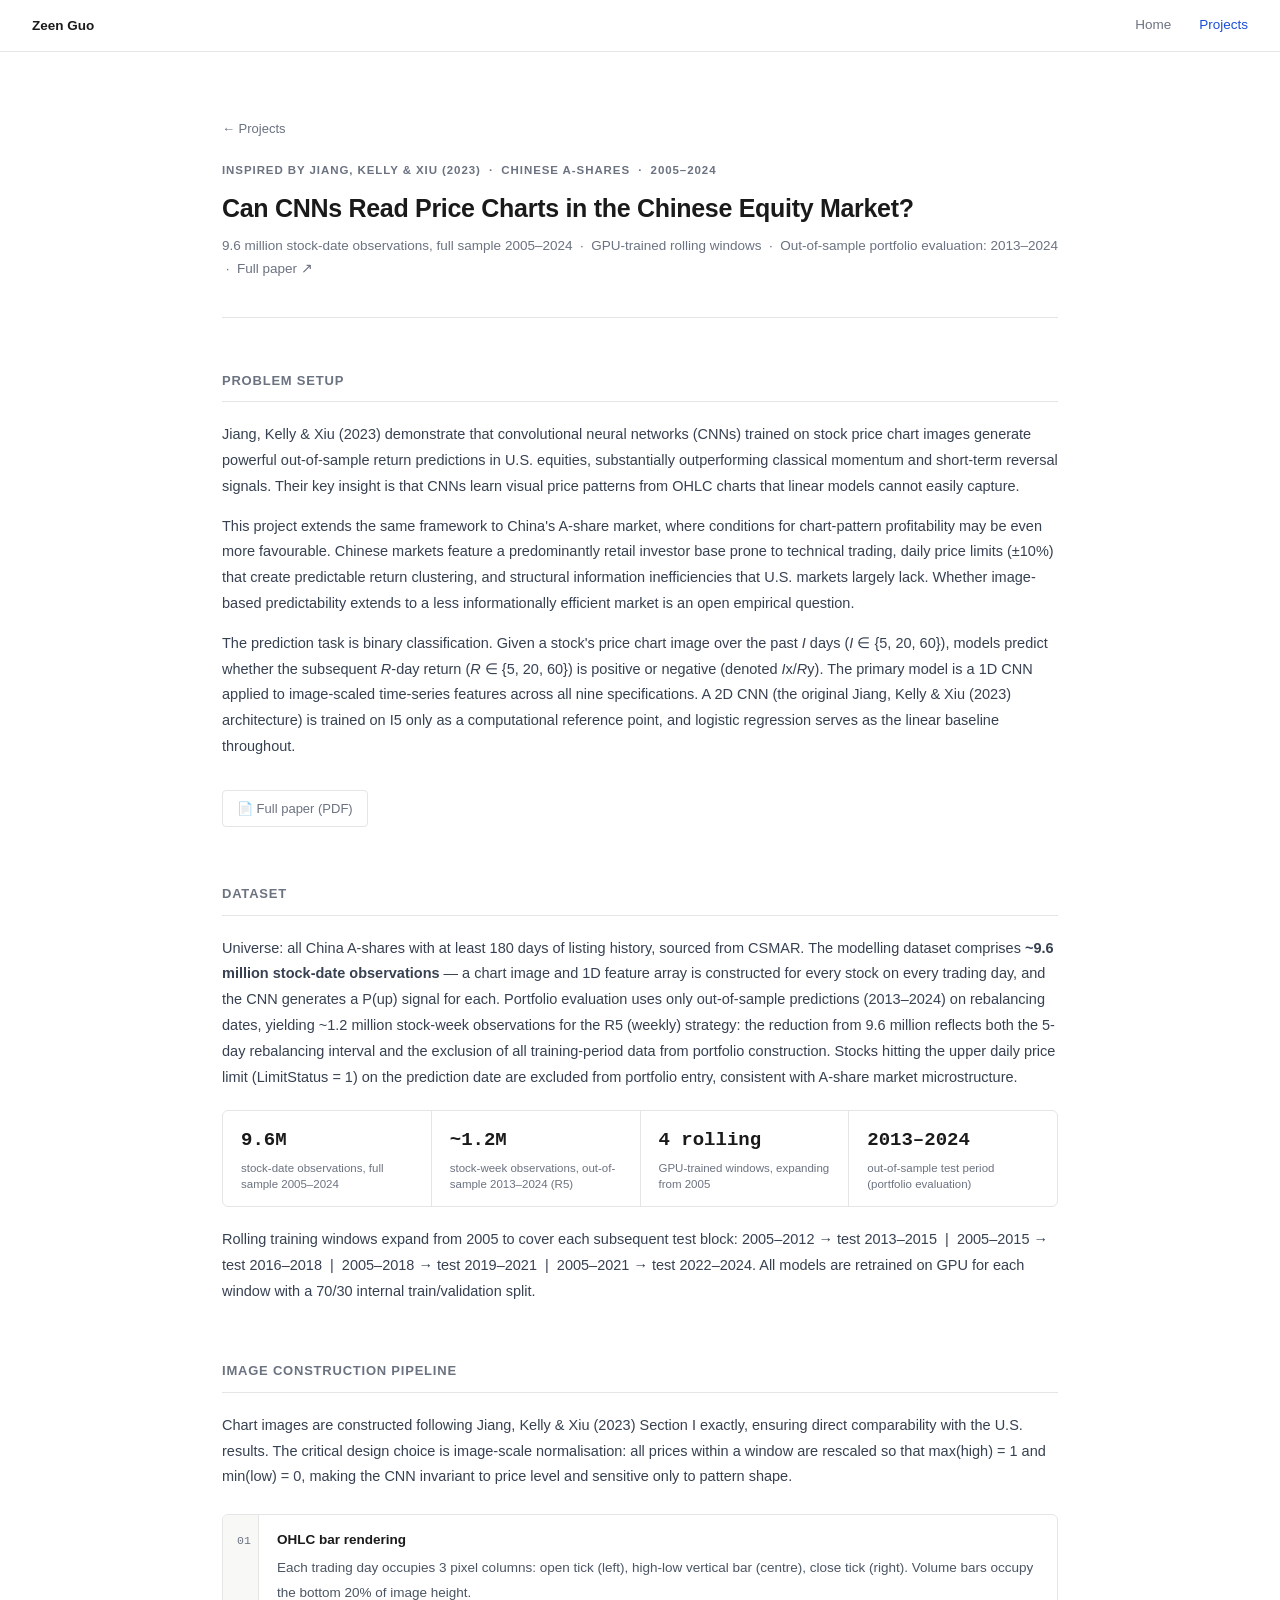
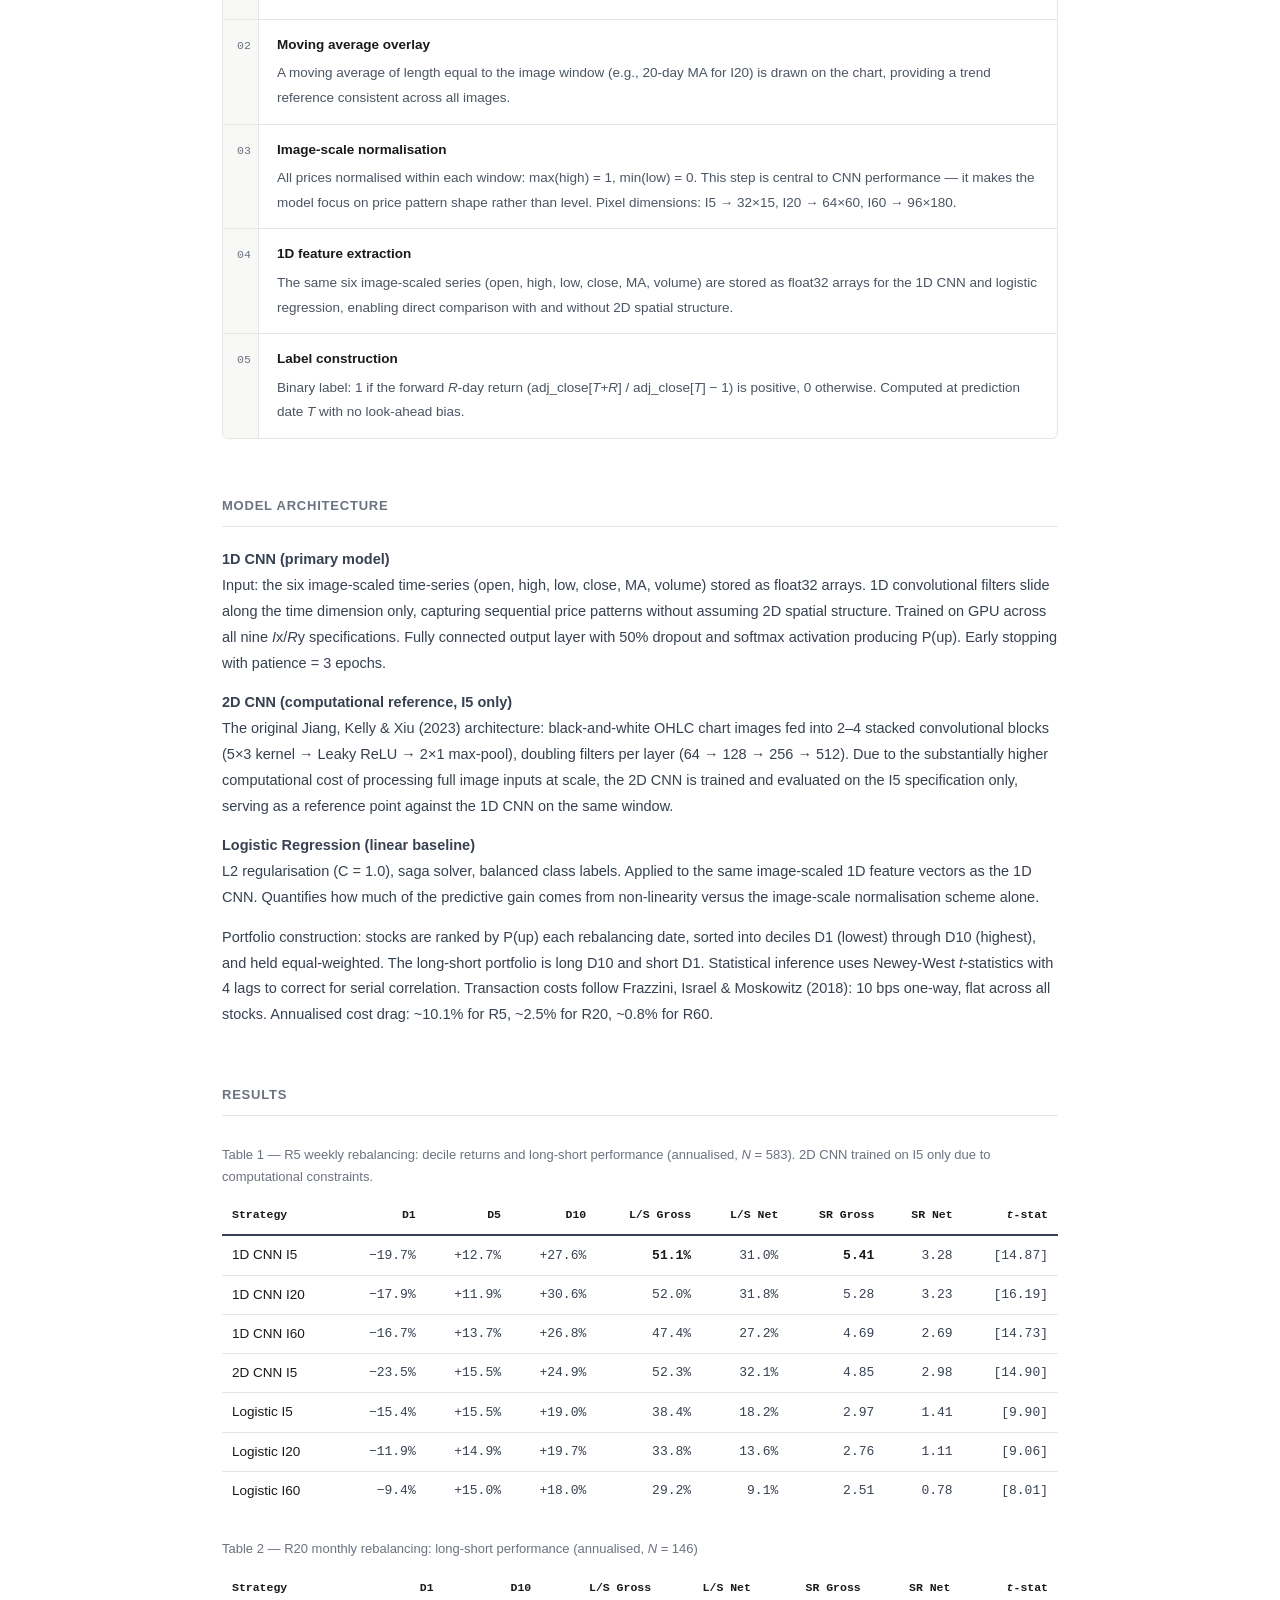
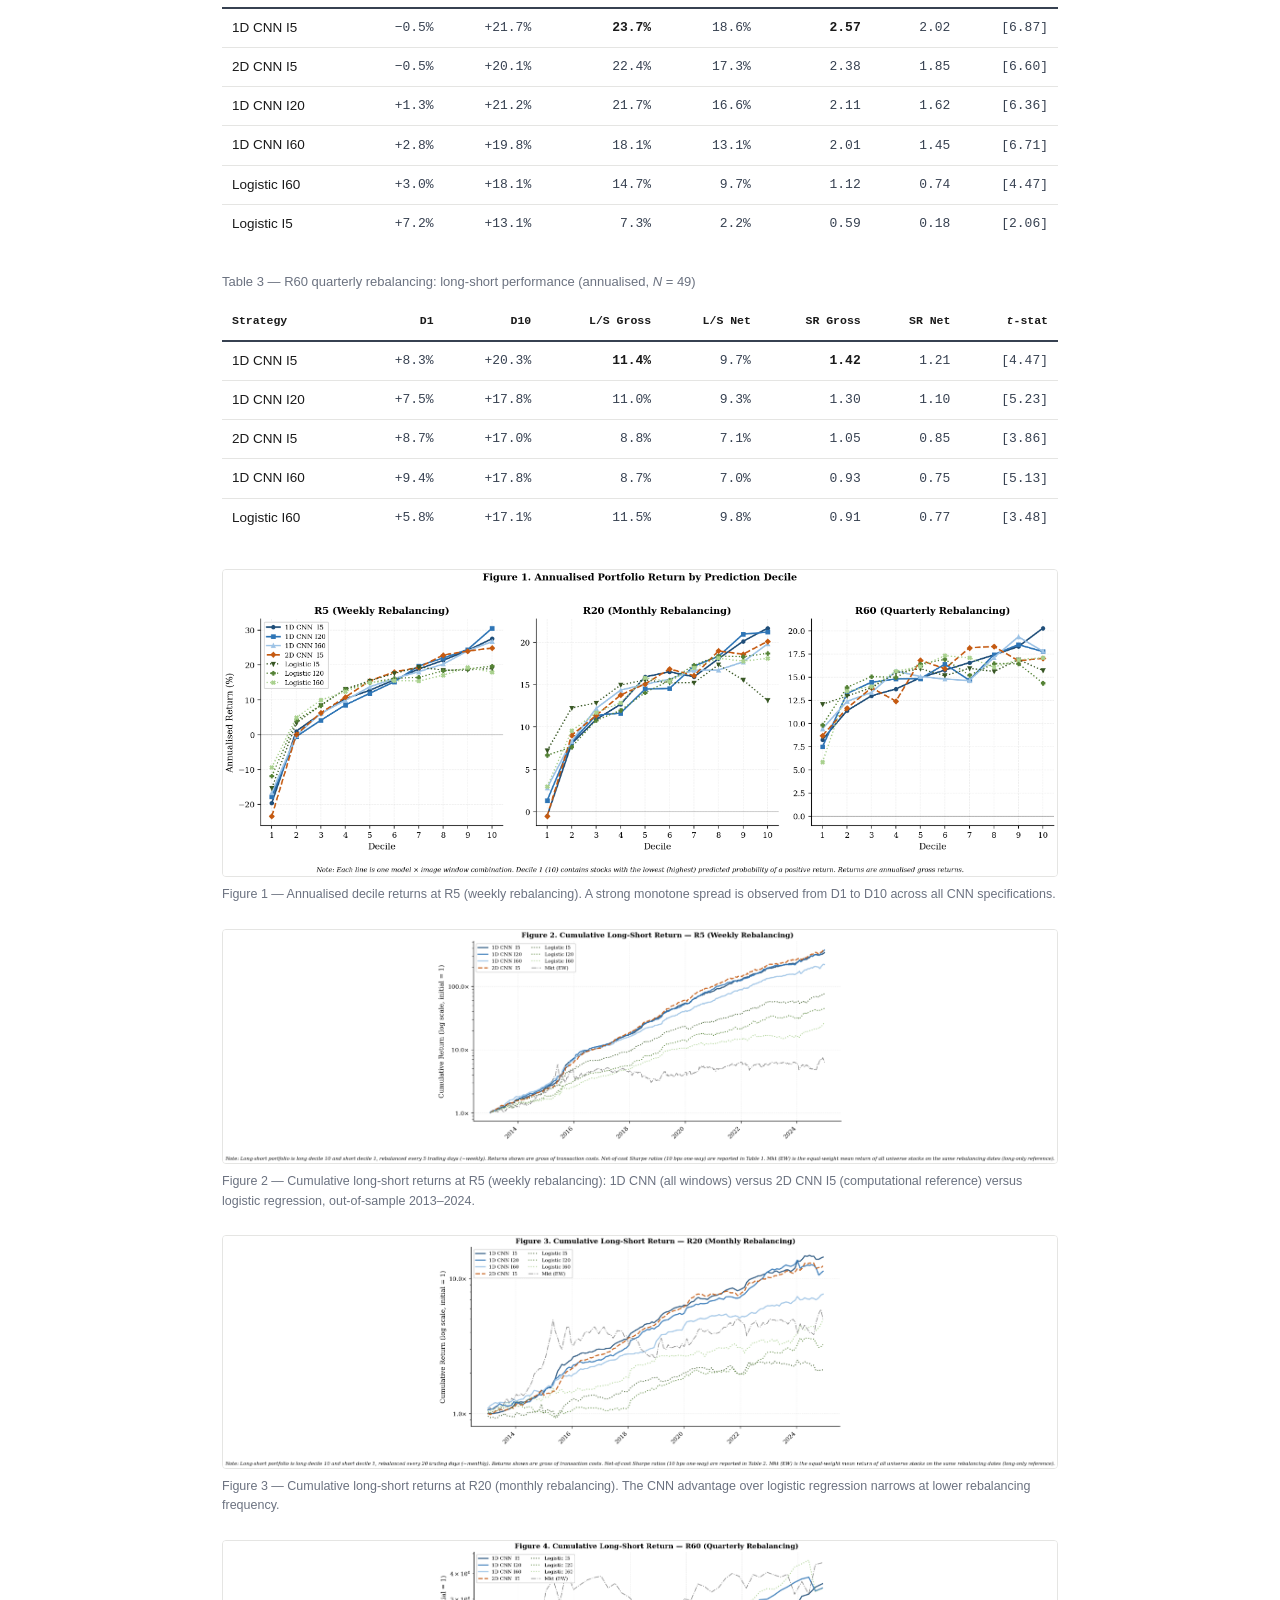
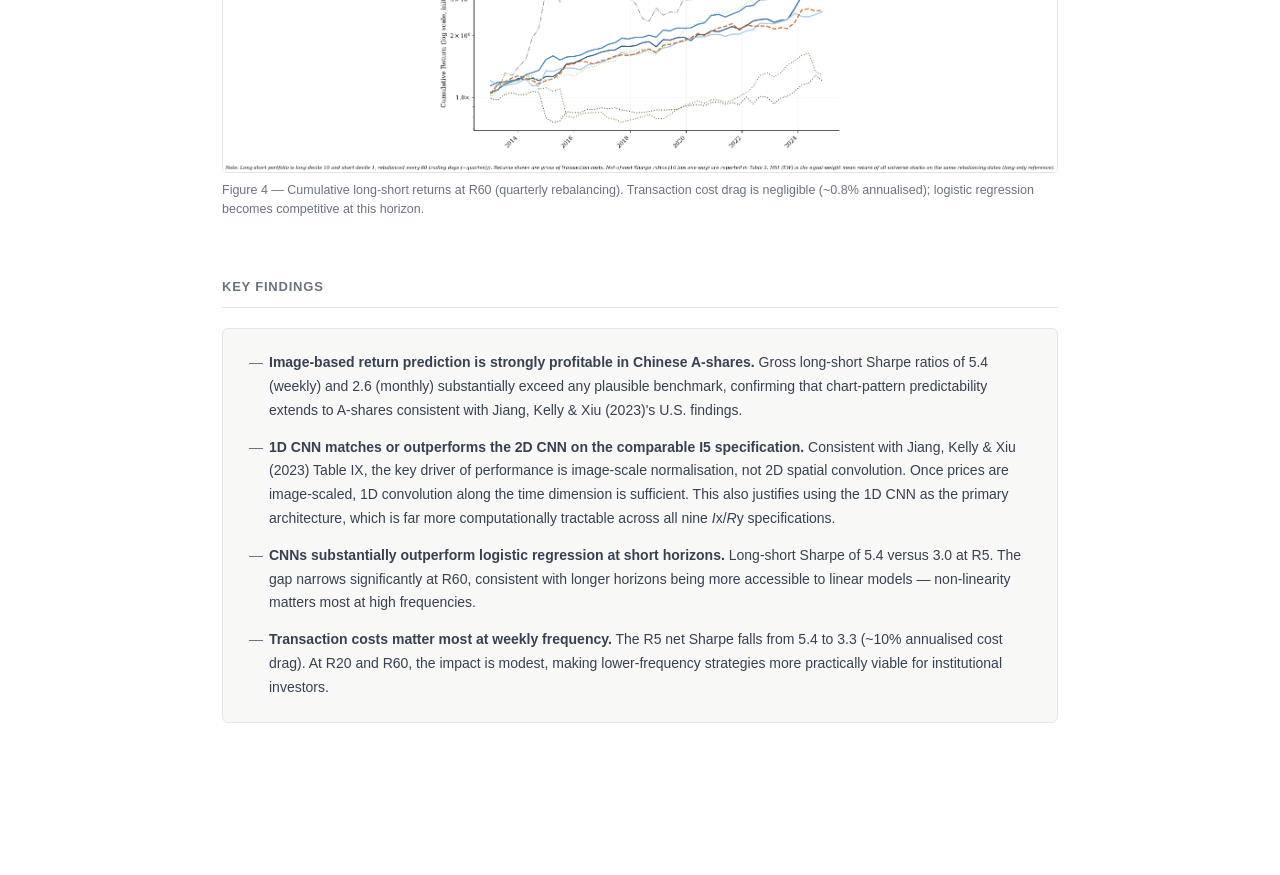
==== cnn.html @ 133c6598 "initial site" ====
<!DOCTYPE html>
<html lang="en">
<head>
  <meta charset="UTF-8" />
  <meta name="viewport" content="width=device-width, initial-scale=1.0" />
  <title>Can CNNs Read Price Charts in the Chinese Equity Market? · Zeen Guo</title>
  <link rel="stylesheet" href="style.css" />
</head>
<body>

<nav>
  <span class="brand"><a href="index.html" style="color:inherit;text-decoration:none">Zeen Guo</a></span>
  <a href="index.html">Home</a>
  <a href="index.html#projects" class="active">Projects</a>
</nav>

<div class="page">

  <div class="proj-header">
    <a class="back" href="index.html#projects">← Projects</a>
    <div class="kicker">Inspired by Jiang, Kelly &amp; Xiu (2023) &nbsp;·&nbsp; Chinese A-shares &nbsp;·&nbsp; 2005–2024</div>
    <h1>Can CNNs Read Price Charts in the Chinese Equity Market?</h1>
    <div class="byline">
      9.6 million stock-date observations, full sample 2005–2024 &nbsp;·&nbsp; GPU-trained rolling windows &nbsp;·&nbsp;
      Out-of-sample portfolio evaluation: 2013–2024 &nbsp;·&nbsp;
      <a href="assets/cnn/paper.pdf" target="_blank">Full paper ↗</a>
    </div>
  </div>

  <!-- PROBLEM SETUP -->
  <div class="section">
    <h2>Problem Setup</h2>
    <p class="lead">
      Jiang, Kelly &amp; Xiu (2023) demonstrate that convolutional neural networks (CNNs) trained on stock price
      chart images generate powerful out-of-sample return predictions in U.S. equities, substantially outperforming
      classical momentum and short-term reversal signals. Their key insight is that CNNs learn visual price patterns
      from OHLC charts that linear models cannot easily capture.
    </p>
    <p>
      This project extends the same framework to China's A-share market, where conditions for chart-pattern
      profitability may be even more favourable. Chinese markets feature a predominantly retail investor base
      prone to technical trading, daily price limits (&#177;10%) that create predictable return clustering, and
      structural information inefficiencies that U.S. markets largely lack.
      Whether image-based predictability extends to a less informationally efficient market is an open empirical question.
    </p>
    <p>
      The prediction task is binary classification. Given a stock's price chart image over the past
      <em>I</em> days (<em>I</em> &#8712; {5, 20, 60}), models predict whether the subsequent <em>R</em>-day return
      (<em>R</em> &#8712; {5, 20, 60}) is positive or negative (denoted <em>I</em>x/<em>R</em>y).
      The primary model is a 1D CNN applied to image-scaled time-series features across all nine specifications.
      A 2D CNN (the original Jiang, Kelly &amp; Xiu (2023) architecture) is trained on I5 only as a computational
      reference point, and logistic regression serves as the linear baseline throughout.
    </p>
    <a class="paper-link" href="assets/cnn/paper.pdf" target="_blank">&#128196; Full paper (PDF)</a>
  </div>

  <!-- DATASET -->
  <div class="section">
    <h2>Dataset</h2>
    <p>
      Universe: all China A-shares with at least 180 days of listing history, sourced from CSMAR.
      The modelling dataset comprises <strong>~9.6 million stock-date observations</strong> — a chart image
      and 1D feature array is constructed for every stock on every trading day, and the CNN generates a
      P(up) signal for each. Portfolio evaluation uses only out-of-sample predictions (2013–2024) on
      rebalancing dates, yielding ~1.2 million stock-week observations for the R5 (weekly) strategy:
      the reduction from 9.6 million reflects both the 5-day rebalancing interval and the exclusion of all
      training-period data from portfolio construction. Stocks hitting the upper daily price limit
      (LimitStatus&nbsp;=&nbsp;1) on the prediction date are excluded from portfolio entry,
      consistent with A-share market microstructure.
    </p>
    <div class="dataset-callout">
      <div class="ds-item">
        <div class="ds-val">9.6M</div>
        <div class="ds-lbl">stock-date observations, full sample 2005–2024</div>
      </div>
      <div class="ds-item">
        <div class="ds-val">~1.2M</div>
        <div class="ds-lbl">stock-week observations, out-of-sample 2013–2024 (R5)</div>
      </div>
      <div class="ds-item">
        <div class="ds-val">4 rolling</div>
        <div class="ds-lbl">GPU-trained windows, expanding from 2005</div>
      </div>
      <div class="ds-item">
        <div class="ds-val">2013–2024</div>
        <div class="ds-lbl">out-of-sample test period (portfolio evaluation)</div>
      </div>
    </div>
    <p>
      Rolling training windows expand from 2005 to cover each subsequent test block:
      2005–2012 &#8594; test 2013–2015 &nbsp;|&nbsp; 2005–2015 &#8594; test 2016–2018 &nbsp;|&nbsp;
      2005–2018 &#8594; test 2019–2021 &nbsp;|&nbsp; 2005–2021 &#8594; test 2022–2024.
      All models are retrained on GPU for each window with a 70/30 internal train/validation split.
    </p>
  </div>

  <!-- IMAGE PIPELINE -->
  <div class="section">
    <h2>Image Construction Pipeline</h2>
    <p>
      Chart images are constructed following Jiang, Kelly &amp; Xiu (2023) Section I exactly, ensuring direct
      comparability with the U.S. results. The critical design choice is image-scale normalisation: all prices
      within a window are rescaled so that max(high)&nbsp;=&nbsp;1 and min(low)&nbsp;=&nbsp;0, making the CNN
      invariant to price level and sensitive only to pattern shape.
    </p>
    <div class="pipeline">
      <div class="pipe-step">
        <span class="pipe-num">01</span>
        <div class="pipe-content">
          <strong>OHLC bar rendering</strong>
          <span>Each trading day occupies 3 pixel columns: open tick (left), high-low vertical bar (centre), close tick (right). Volume bars occupy the bottom 20% of image height.</span>
        </div>
      </div>
      <div class="pipe-step">
        <span class="pipe-num">02</span>
        <div class="pipe-content">
          <strong>Moving average overlay</strong>
          <span>A moving average of length equal to the image window (e.g., 20-day MA for I20) is drawn on the chart, providing a trend reference consistent across all images.</span>
        </div>
      </div>
      <div class="pipe-step">
        <span class="pipe-num">03</span>
        <div class="pipe-content">
          <strong>Image-scale normalisation</strong>
          <span>All prices normalised within each window: max(high)&nbsp;=&nbsp;1, min(low)&nbsp;=&nbsp;0. This step is central to CNN performance — it makes the model focus on price pattern shape rather than level. Pixel dimensions: I5 &#8594; 32&#215;15, I20 &#8594; 64&#215;60, I60 &#8594; 96&#215;180.</span>
        </div>
      </div>
      <div class="pipe-step">
        <span class="pipe-num">04</span>
        <div class="pipe-content">
          <strong>1D feature extraction</strong>
          <span>The same six image-scaled series (open, high, low, close, MA, volume) are stored as float32 arrays for the 1D CNN and logistic regression, enabling direct comparison with and without 2D spatial structure.</span>
        </div>
      </div>
      <div class="pipe-step">
        <span class="pipe-num">05</span>
        <div class="pipe-content">
          <strong>Label construction</strong>
          <span>Binary label: 1 if the forward <em>R</em>-day return (adj_close[<em>T</em>+<em>R</em>] / adj_close[<em>T</em>] &#8722; 1) is positive, 0 otherwise. Computed at prediction date <em>T</em> with no look-ahead bias.</span>
        </div>
      </div>
    </div>
  </div>

  <!-- ARCHITECTURE -->
  <div class="section">
    <h2>Model Architecture</h2>

    <p><strong>1D CNN (primary model)</strong><br>
    Input: the six image-scaled time-series (open, high, low, close, MA, volume) stored as float32 arrays.
    1D convolutional filters slide along the time dimension only, capturing sequential price patterns
    without assuming 2D spatial structure. Trained on GPU across all nine <em>I</em>x/<em>R</em>y specifications.
    Fully connected output layer with 50% dropout and softmax activation producing P(up).
    Early stopping with patience&nbsp;=&nbsp;3 epochs.</p>

    <p><strong>2D CNN (computational reference, I5 only)</strong><br>
    The original Jiang, Kelly &amp; Xiu (2023) architecture: black-and-white OHLC chart images fed into 2&ndash;4
    stacked convolutional blocks (5&#215;3 kernel &#8594; Leaky ReLU &#8594; 2&#215;1 max-pool), doubling filters per layer
    (64 &#8594; 128 &#8594; 256 &#8594; 512). Due to the substantially higher computational cost of processing full image
    inputs at scale, the 2D CNN is trained and evaluated on the I5 specification only, serving as a reference
    point against the 1D CNN on the same window.</p>

    <p><strong>Logistic Regression (linear baseline)</strong><br>
    L2 regularisation (C&nbsp;=&nbsp;1.0), saga solver, balanced class labels.
    Applied to the same image-scaled 1D feature vectors as the 1D CNN. Quantifies how much of the predictive
    gain comes from non-linearity versus the image-scale normalisation scheme alone.</p>

    <p>
      Portfolio construction: stocks are ranked by P(up) each rebalancing date, sorted into deciles D1 (lowest)
      through D10 (highest), and held equal-weighted. The long-short portfolio is long D10 and short D1.
      Statistical inference uses Newey-West <em>t</em>-statistics with 4 lags to correct for serial correlation.
      Transaction costs follow Frazzini, Israel &amp; Moskowitz (2018): 10 bps one-way, flat across all stocks.
      Annualised cost drag: ~10.1% for R5, ~2.5% for R20, ~0.8% for R60.
    </p>
  </div>

  <!-- RESULTS -->
  <div class="section">
    <h2>Results</h2>

    <div class="tbl-caption">Table 1 &mdash; R5 weekly rebalancing: decile returns and long-short performance (annualised, <em>N</em>&nbsp;=&nbsp;583). 2D CNN trained on I5 only due to computational constraints.</div>
    <div class="tbl-wrap">
      <table>
        <thead>
          <tr>
            <th style="text-align:left">Strategy</th>
            <th>D1</th><th>D5</th><th>D10</th>
            <th>L/S Gross</th><th>L/S Net</th>
            <th>SR Gross</th><th>SR Net</th>
            <th><em>t</em>-stat</th>
          </tr>
        </thead>
        <tbody>
          <tr><td>1D CNN I5</td><td>&minus;19.7%</td><td>+12.7%</td><td>+27.6%</td><td class="best">51.1%</td><td>31.0%</td><td class="best">5.41</td><td>3.28</td><td>[14.87]</td></tr>
          <tr><td>1D CNN I20</td><td>&minus;17.9%</td><td>+11.9%</td><td>+30.6%</td><td>52.0%</td><td>31.8%</td><td>5.28</td><td>3.23</td><td>[16.19]</td></tr>
          <tr><td>1D CNN I60</td><td>&minus;16.7%</td><td>+13.7%</td><td>+26.8%</td><td>47.4%</td><td>27.2%</td><td>4.69</td><td>2.69</td><td>[14.73]</td></tr>
          <tr><td>2D CNN I5</td><td>&minus;23.5%</td><td>+15.5%</td><td>+24.9%</td><td>52.3%</td><td>32.1%</td><td>4.85</td><td>2.98</td><td>[14.90]</td></tr>
          <tr class="sep"><td>Logistic I5</td><td>&minus;15.4%</td><td>+15.5%</td><td>+19.0%</td><td>38.4%</td><td>18.2%</td><td>2.97</td><td>1.41</td><td>[9.90]</td></tr>
          <tr><td>Logistic I20</td><td>&minus;11.9%</td><td>+14.9%</td><td>+19.7%</td><td>33.8%</td><td>13.6%</td><td>2.76</td><td>1.11</td><td>[9.06]</td></tr>
          <tr><td>Logistic I60</td><td>&minus;9.4%</td><td>+15.0%</td><td>+18.0%</td><td>29.2%</td><td>9.1%</td><td>2.51</td><td>0.78</td><td>[8.01]</td></tr>
        </tbody>
      </table>
    </div>

    <div class="tbl-caption">Table 2 &mdash; R20 monthly rebalancing: long-short performance (annualised, <em>N</em>&nbsp;=&nbsp;146)</div>
    <div class="tbl-wrap">
      <table>
        <thead>
          <tr>
            <th style="text-align:left">Strategy</th>
            <th>D1</th><th>D10</th>
            <th>L/S Gross</th><th>L/S Net</th>
            <th>SR Gross</th><th>SR Net</th>
            <th><em>t</em>-stat</th>
          </tr>
        </thead>
        <tbody>
          <tr><td>1D CNN I5</td><td>&minus;0.5%</td><td>+21.7%</td><td class="best">23.7%</td><td>18.6%</td><td class="best">2.57</td><td>2.02</td><td>[6.87]</td></tr>
          <tr><td>2D CNN I5</td><td>&minus;0.5%</td><td>+20.1%</td><td>22.4%</td><td>17.3%</td><td>2.38</td><td>1.85</td><td>[6.60]</td></tr>
          <tr><td>1D CNN I20</td><td>+1.3%</td><td>+21.2%</td><td>21.7%</td><td>16.6%</td><td>2.11</td><td>1.62</td><td>[6.36]</td></tr>
          <tr><td>1D CNN I60</td><td>+2.8%</td><td>+19.8%</td><td>18.1%</td><td>13.1%</td><td>2.01</td><td>1.45</td><td>[6.71]</td></tr>
          <tr class="sep"><td>Logistic I60</td><td>+3.0%</td><td>+18.1%</td><td>14.7%</td><td>9.7%</td><td>1.12</td><td>0.74</td><td>[4.47]</td></tr>
          <tr><td>Logistic I5</td><td>+7.2%</td><td>+13.1%</td><td>7.3%</td><td>2.2%</td><td>0.59</td><td>0.18</td><td>[2.06]</td></tr>
        </tbody>
      </table>
    </div>

    <div class="tbl-caption">Table 3 &mdash; R60 quarterly rebalancing: long-short performance (annualised, <em>N</em>&nbsp;=&nbsp;49)</div>
    <div class="tbl-wrap">
      <table>
        <thead>
          <tr>
            <th style="text-align:left">Strategy</th>
            <th>D1</th><th>D10</th>
            <th>L/S Gross</th><th>L/S Net</th>
            <th>SR Gross</th><th>SR Net</th>
            <th><em>t</em>-stat</th>
          </tr>
        </thead>
        <tbody>
          <tr><td>1D CNN I5</td><td>+8.3%</td><td>+20.3%</td><td class="best">11.4%</td><td>9.7%</td><td class="best">1.42</td><td>1.21</td><td>[4.47]</td></tr>
          <tr><td>1D CNN I20</td><td>+7.5%</td><td>+17.8%</td><td>11.0%</td><td>9.3%</td><td>1.30</td><td>1.10</td><td>[5.23]</td></tr>
          <tr><td>2D CNN I5</td><td>+8.7%</td><td>+17.0%</td><td>8.8%</td><td>7.1%</td><td>1.05</td><td>0.85</td><td>[3.86]</td></tr>
          <tr><td>1D CNN I60</td><td>+9.4%</td><td>+17.8%</td><td>8.7%</td><td>7.0%</td><td>0.93</td><td>0.75</td><td>[5.13]</td></tr>
          <tr class="sep"><td>Logistic I60</td><td>+5.8%</td><td>+17.1%</td><td>11.5%</td><td>9.8%</td><td>0.91</td><td>0.77</td><td>[3.48]</td></tr>
        </tbody>
      </table>
    </div>

    <div class="fig-grid cols-1" style="margin-top:32px">
      <div class="fig-item">
        <img src="assets/cnn/Figure1_Decile_Return.png" alt="Decile returns" />
        <div class="fig-caption">Figure 1 &mdash; Annualised decile returns at R5 (weekly rebalancing). A strong monotone spread is observed from D1 to D10 across all CNN specifications.</div>
      </div>
      <div class="fig-item">
        <img src="assets/cnn/Figure2_CumReturn_R5.png" alt="Cumulative returns R5" />
        <div class="fig-caption">Figure 2 &mdash; Cumulative long-short returns at R5 (weekly rebalancing): 1D CNN (all windows) versus 2D CNN I5 (computational reference) versus logistic regression, out-of-sample 2013–2024.</div>
      </div>
      <div class="fig-item">
        <img src="assets/cnn/Figure3_CumReturn_R20.png" alt="Cumulative returns R20" />
        <div class="fig-caption">Figure 3 &mdash; Cumulative long-short returns at R20 (monthly rebalancing). The CNN advantage over logistic regression narrows at lower rebalancing frequency.</div>
      </div>
      <div class="fig-item">
        <img src="assets/cnn/Figure4_CumReturn_R60.png" alt="Cumulative returns R60" />
        <div class="fig-caption">Figure 4 &mdash; Cumulative long-short returns at R60 (quarterly rebalancing). Transaction cost drag is negligible (~0.8% annualised); logistic regression becomes competitive at this horizon.</div>
      </div>
    </div>
  </div>

  <!-- KEY FINDINGS -->
  <div class="section">
    <h2>Key Findings</h2>
    <div class="insights">
      <ul>
        <li>
          <strong>Image-based return prediction is strongly profitable in Chinese A-shares.</strong>
          Gross long-short Sharpe ratios of 5.4 (weekly) and 2.6 (monthly) substantially exceed any plausible
          benchmark, confirming that chart-pattern predictability extends to A-shares consistent with
          Jiang, Kelly &amp; Xiu (2023)'s U.S. findings.
        </li>
        <li>
          <strong>1D CNN matches or outperforms the 2D CNN on the comparable I5 specification.</strong>
          Consistent with Jiang, Kelly &amp; Xiu (2023) Table IX, the key driver of performance is image-scale
          normalisation, not 2D spatial convolution. Once prices are image-scaled, 1D convolution along the time
          dimension is sufficient. This also justifies using the 1D CNN as the primary architecture, which is
          far more computationally tractable across all nine <em>I</em>x/<em>R</em>y specifications.
        </li>
        <li>
          <strong>CNNs substantially outperform logistic regression at short horizons.</strong>
          Long-short Sharpe of 5.4 versus 3.0 at R5. The gap narrows significantly at R60, consistent with
          longer horizons being more accessible to linear models — non-linearity matters most at high frequencies.
        </li>
        <li>
          <strong>Transaction costs matter most at weekly frequency.</strong>
          The R5 net Sharpe falls from 5.4 to 3.3 (~10% annualised cost drag). At R20 and R60,
          the impact is modest, making lower-frequency strategies more practically viable for institutional investors.
        </li>
      </ul>
    </div>
  </div>

</div>
</body>
</html>
---- style.css ----
*, *::before, *::after { box-sizing: border-box; margin: 0; padding: 0; }

:root {
  --bg: #ffffff;
  --bg2: #f8f8f7;
  --border: #e5e5e3;
  --text: #1a1a1a;
  --muted: #6b7280;
  --accent: #1d4ed8;
  --mono: 'SFMono-Regular', 'Menlo', 'Consolas', monospace;
  --sans: -apple-system, BlinkMacSystemFont, 'Segoe UI', 'Helvetica Neue', sans-serif;
  --max: 900px;
}

body {
  font-family: var(--sans);
  font-size: 15px;
  line-height: 1.65;
  color: var(--text);
  background: var(--bg);
}

a { color: var(--accent); text-decoration: none; }
a:hover { text-decoration: underline; }

/* NAV */
nav {
  border-bottom: 1px solid var(--border);
  padding: 0 32px;
  display: flex;
  align-items: center;
  gap: 28px;
  height: 52px;
  position: sticky;
  top: 0;
  background: rgba(255,255,255,0.96);
  backdrop-filter: blur(6px);
  z-index: 100;
}
nav .brand { font-weight: 600; font-size: 15px; color: var(--text); margin-right: auto; text-decoration: none; }
nav a { font-size: 13.5px; color: var(--muted); }
nav a:hover, nav a.active { color: var(--accent); text-decoration: none; }

/* PAGE */
.page { max-width: var(--max); margin: 0 auto; padding: 64px 32px 96px; }

/* HERO */
.hero { padding: 72px 0 52px; border-bottom: 1px solid var(--border); margin-bottom: 52px; }
.hero h1 { font-size: 28px; font-weight: 700; letter-spacing: -0.4px; margin-bottom: 8px; }
.hero .sub { font-size: 13.5px; color: var(--muted); margin-bottom: 20px; line-height: 1.7; }
.hero p { font-size: 15px; line-height: 1.75; max-width: 660px; color: #374151; }
.hero-links { margin-top: 20px; display: flex; gap: 16px; flex-wrap: wrap; align-items: center; }
.hero-links a { font-size: 13.5px; color: var(--muted); }
.hero-links a:hover { color: var(--accent); }

/* PROJECT CARDS */
.section-label { font-size: 11.5px; font-weight: 600; letter-spacing: 0.08em; color: var(--muted); text-transform: uppercase; margin-bottom: 20px; }
.projects-grid { display: flex; flex-direction: column; gap: 0; }
.card {
  display: grid;
  grid-template-columns: 1fr auto;
  align-items: start;
  gap: 24px;
  padding: 26px 0;
  border-bottom: 1px solid var(--border);
  text-decoration: none;
  color: inherit;
}
.card:first-of-type { border-top: 1px solid var(--border); }
.card:hover .card-title { color: var(--accent); }
.card-meta { font-size: 12px; color: var(--muted); margin-bottom: 7px; }
.card-title { font-size: 16px; font-weight: 600; margin-bottom: 8px; transition: color 0.15s; line-height: 1.4; }
.card-desc { font-size: 13.5px; color: #4b5563; line-height: 1.65; }
.card-tags { display: flex; gap: 6px; flex-wrap: wrap; margin-top: 12px; }
.tag { font-size: 11.5px; padding: 2px 8px; border-radius: 3px; background: var(--bg2); color: var(--muted); border: 1px solid var(--border); font-family: var(--mono); }
.card-arrow { font-size: 18px; color: #d1d5db; padding-top: 22px; }
.card:hover .card-arrow { color: var(--accent); }

/* PROJECT PAGE */
.proj-header { padding-bottom: 36px; border-bottom: 1px solid var(--border); margin-bottom: 52px; }
.proj-header .back { font-size: 13px; color: var(--muted); display: inline-block; margin-bottom: 22px; }
.proj-header .back:hover { color: var(--accent); text-decoration: none; }
.proj-header .kicker { font-size: 11.5px; font-weight: 600; letter-spacing: 0.08em; color: var(--muted); text-transform: uppercase; margin-bottom: 12px; }
.proj-header h1 { font-size: 25px; font-weight: 700; letter-spacing: -0.3px; margin-bottom: 10px; line-height: 1.3; }
.proj-header .byline { font-size: 13.5px; color: var(--muted); line-height: 1.7; }
.proj-header .byline a { color: var(--muted); }
.proj-header .byline a:hover { color: var(--accent); }

/* SECTIONS */
.section { margin-bottom: 56px; }
.section h2 {
  font-size: 13px;
  font-weight: 600;
  letter-spacing: 0.06em;
  text-transform: uppercase;
  color: var(--muted);
  margin-bottom: 20px;
  padding-bottom: 10px;
  border-bottom: 1px solid var(--border);
}
.section p { font-size: 14.5px; line-height: 1.78; color: #374151; margin-bottom: 14px; }
.section p:last-child { margin-bottom: 0; }

/* PIPELINE STEPS */
.pipeline { display: flex; flex-direction: column; margin: 24px 0; border: 1px solid var(--border); border-radius: 6px; overflow: hidden; }
.pipe-step {
  display: grid;
  grid-template-columns: 36px 1fr;
  gap: 0;
  border-bottom: 1px solid var(--border);
  align-items: stretch;
}
.pipe-step:last-child { border-bottom: none; }
.pipe-num {
  font-family: var(--mono);
  font-size: 11.5px;
  color: var(--muted);
  padding: 16px 0 16px 14px;
  background: var(--bg2);
  border-right: 1px solid var(--border);
  display: flex;
  align-items: flex-start;
  padding-top: 17px;
}
.pipe-content { padding: 14px 18px; }
.pipe-content strong { font-size: 13.5px; display: block; margin-bottom: 4px; color: var(--text); }
.pipe-content span { font-size: 13.5px; color: #4b5563; line-height: 1.65; }

/* TABLES */
.tbl-wrap { overflow-x: auto; margin: 6px 0 0; }
.tbl-caption { font-size: 13px; color: var(--muted); margin-bottom: 10px; margin-top: 28px; }
table { width: 100%; border-collapse: collapse; font-size: 13px; font-family: var(--mono); }
thead th {
  text-align: right;
  font-weight: 600;
  font-size: 11.5px;
  padding: 9px 10px;
  border-bottom: 2px solid #374151;
  color: var(--text);
  white-space: nowrap;
}
thead th:first-child { text-align: left; }
tbody td {
  text-align: right;
  padding: 8px 10px;
  border-bottom: 1px solid var(--border);
  color: #374151;
  white-space: nowrap;
}
tbody td:first-child { text-align: left; font-family: var(--sans); font-size: 13.5px; color: var(--text); }
tbody tr:last-child td { border-bottom: none; }
tbody tr.sep td { border-top: 1.5px solid #374151; }
tbody tr.bench td { color: var(--muted); font-style: italic; }
tbody tr:hover td { background: var(--bg2); }
.best { font-weight: 700; color: var(--text); }

/* FIGURES */
.fig-grid { display: grid; gap: 24px; margin: 24px 0; }
.fig-grid.cols-2 { grid-template-columns: 1fr 1fr; }
.fig-grid.cols-1 { grid-template-columns: 1fr; }
.fig-item img { width: 100%; height: auto; display: block; border: 1px solid var(--border); border-radius: 4px; }
.fig-caption { font-size: 12.5px; color: var(--muted); margin-top: 8px; line-height: 1.55; }

/* INSIGHTS */
.insights { background: var(--bg2); border: 1px solid var(--border); border-radius: 6px; padding: 22px 26px; }
.insights ul { list-style: none; display: flex; flex-direction: column; gap: 13px; }
.insights li { font-size: 14px; color: #374151; line-height: 1.7; padding-left: 20px; position: relative; }
.insights li::before { content: '—'; position: absolute; left: 0; color: var(--muted); }

/* PAPER LINK */
.paper-link {
  display: inline-flex; align-items: center; gap: 6px;
  font-size: 13px; color: var(--muted);
  border: 1px solid var(--border); border-radius: 4px;
  padding: 7px 14px; margin-top: 16px;
}
.paper-link:hover { color: var(--accent); border-color: var(--accent); text-decoration: none; }

/* DATASET CALLOUT */
.dataset-callout {
  display: flex; gap: 0; flex-wrap: wrap;
  border: 1px solid var(--border); border-radius: 6px;
  overflow: hidden; margin: 20px 0;
}
.ds-item {
  flex: 1; min-width: 160px;
  padding: 14px 18px;
  border-right: 1px solid var(--border);
}
.ds-item:last-child { border-right: none; }
.ds-val { font-size: 19px; font-weight: 700; font-family: var(--mono); color: var(--text); }
.ds-lbl { font-size: 11.5px; color: var(--muted); margin-top: 3px; line-height: 1.4; }

/* SECTION INTRO (lead paragraph) */
.lead { font-size: 15.5px; line-height: 1.78; color: #374151; margin-bottom: 18px; }

@media (max-width: 620px) {
  .page { padding: 40px 18px 72px; }
  nav { padding: 0 18px; gap: 20px; }
  .fig-grid.cols-2 { grid-template-columns: 1fr; }
  .hero h1 { font-size: 22px; }
  .dataset-callout { flex-direction: column; }
  .ds-item { border-right: none; border-bottom: 1px solid var(--border); }
  .ds-item:last-child { border-bottom: none; }
}
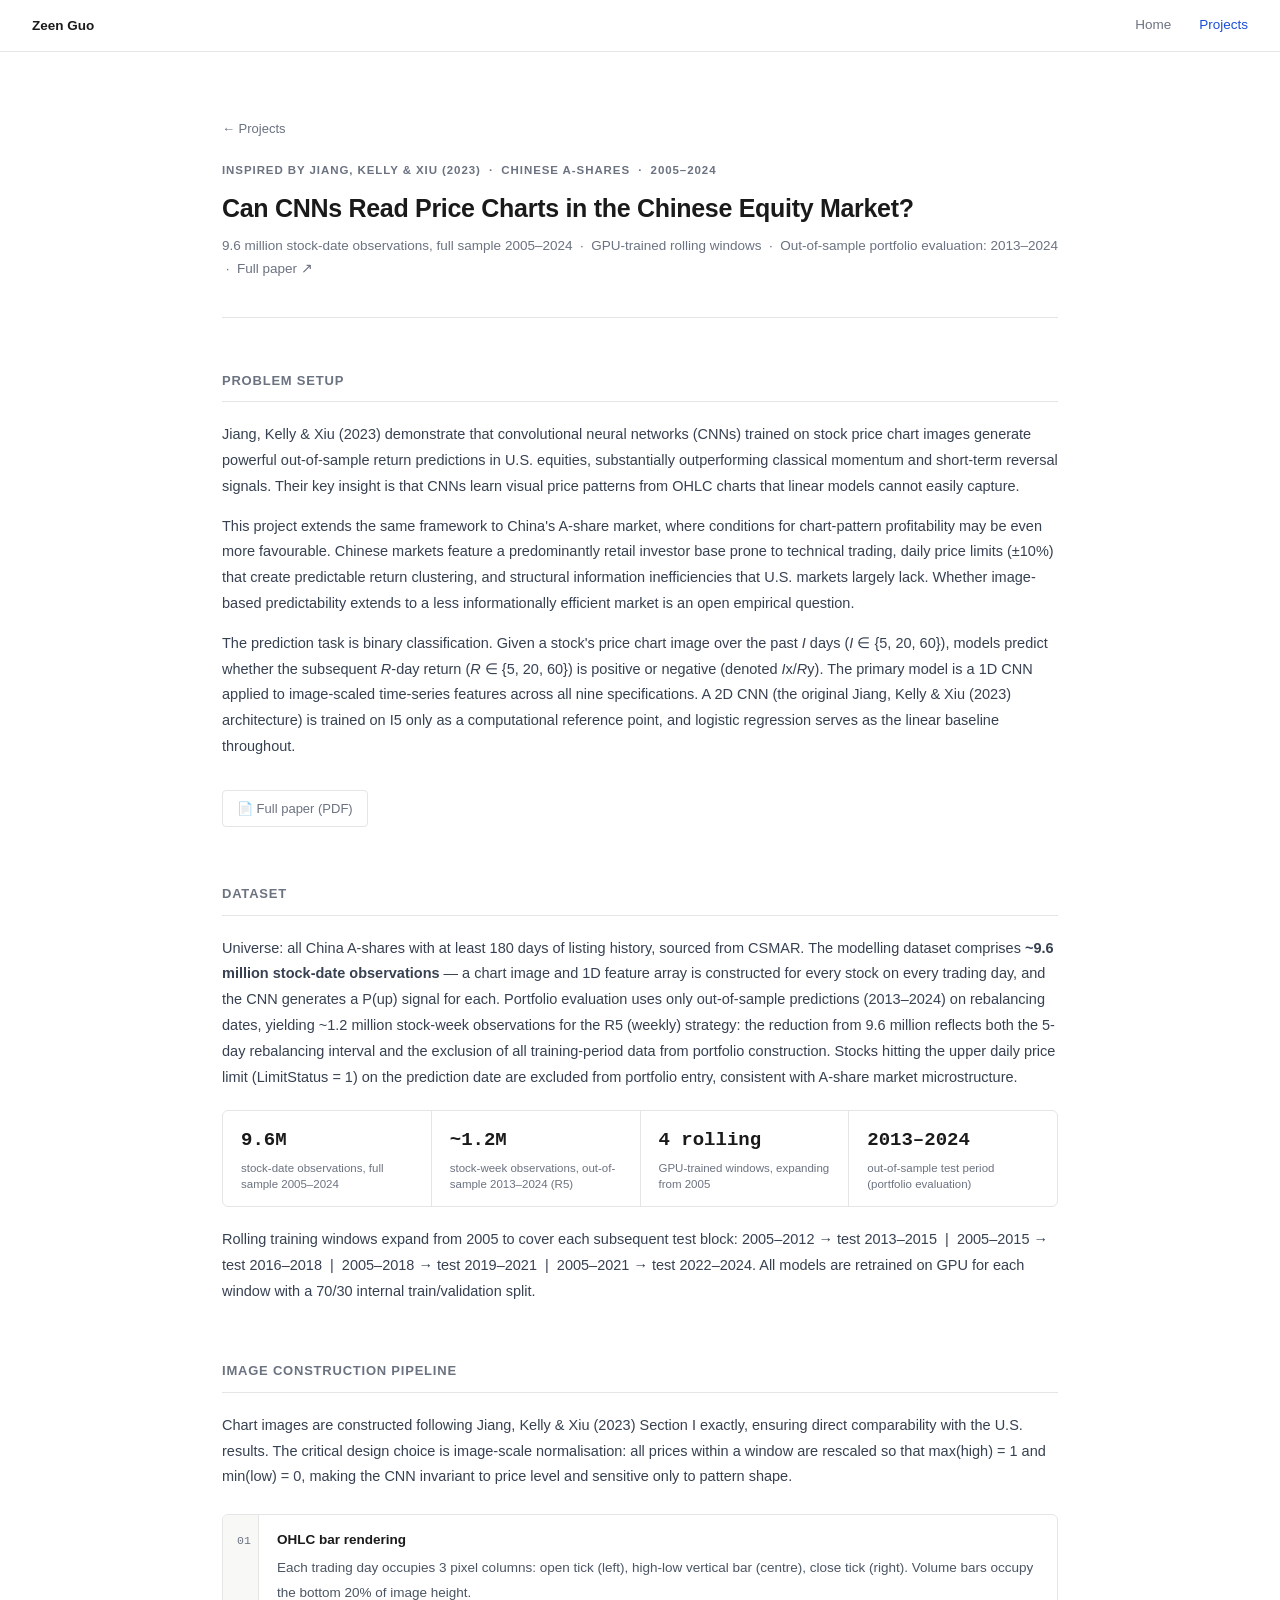
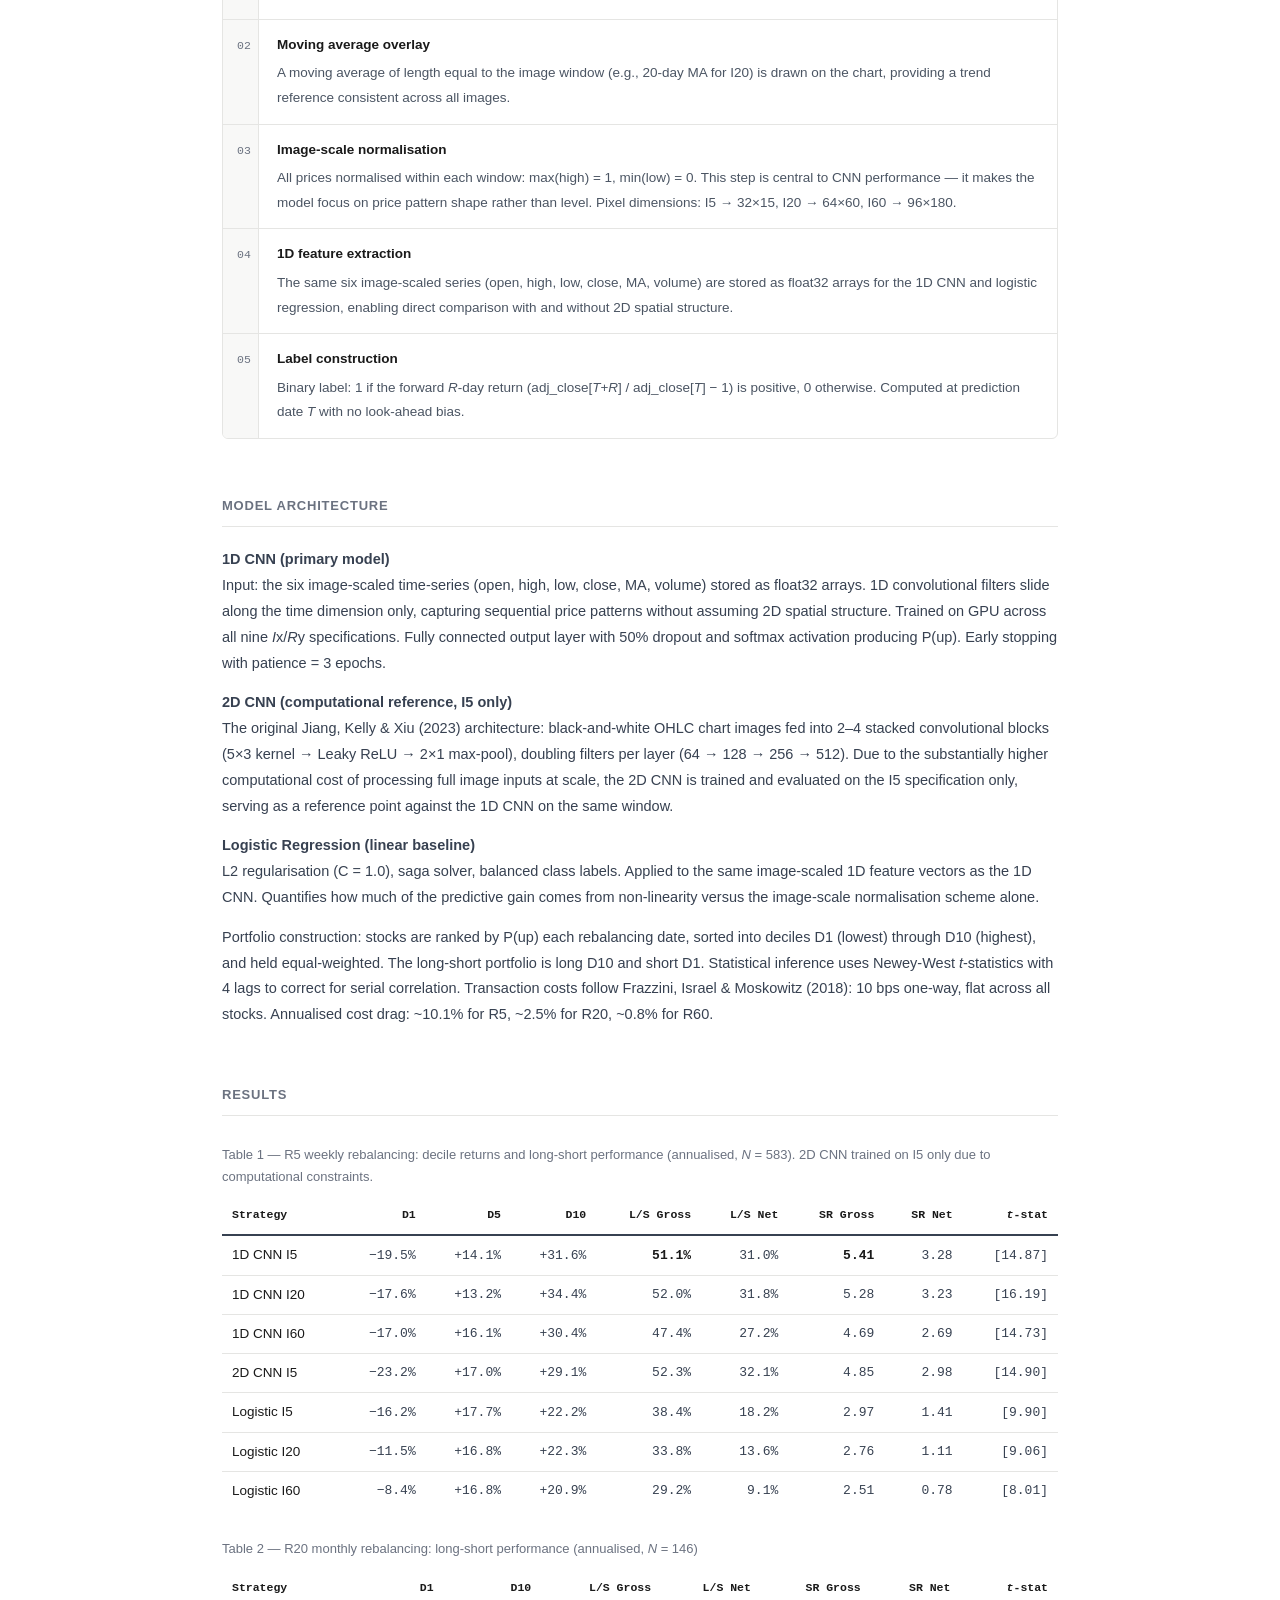
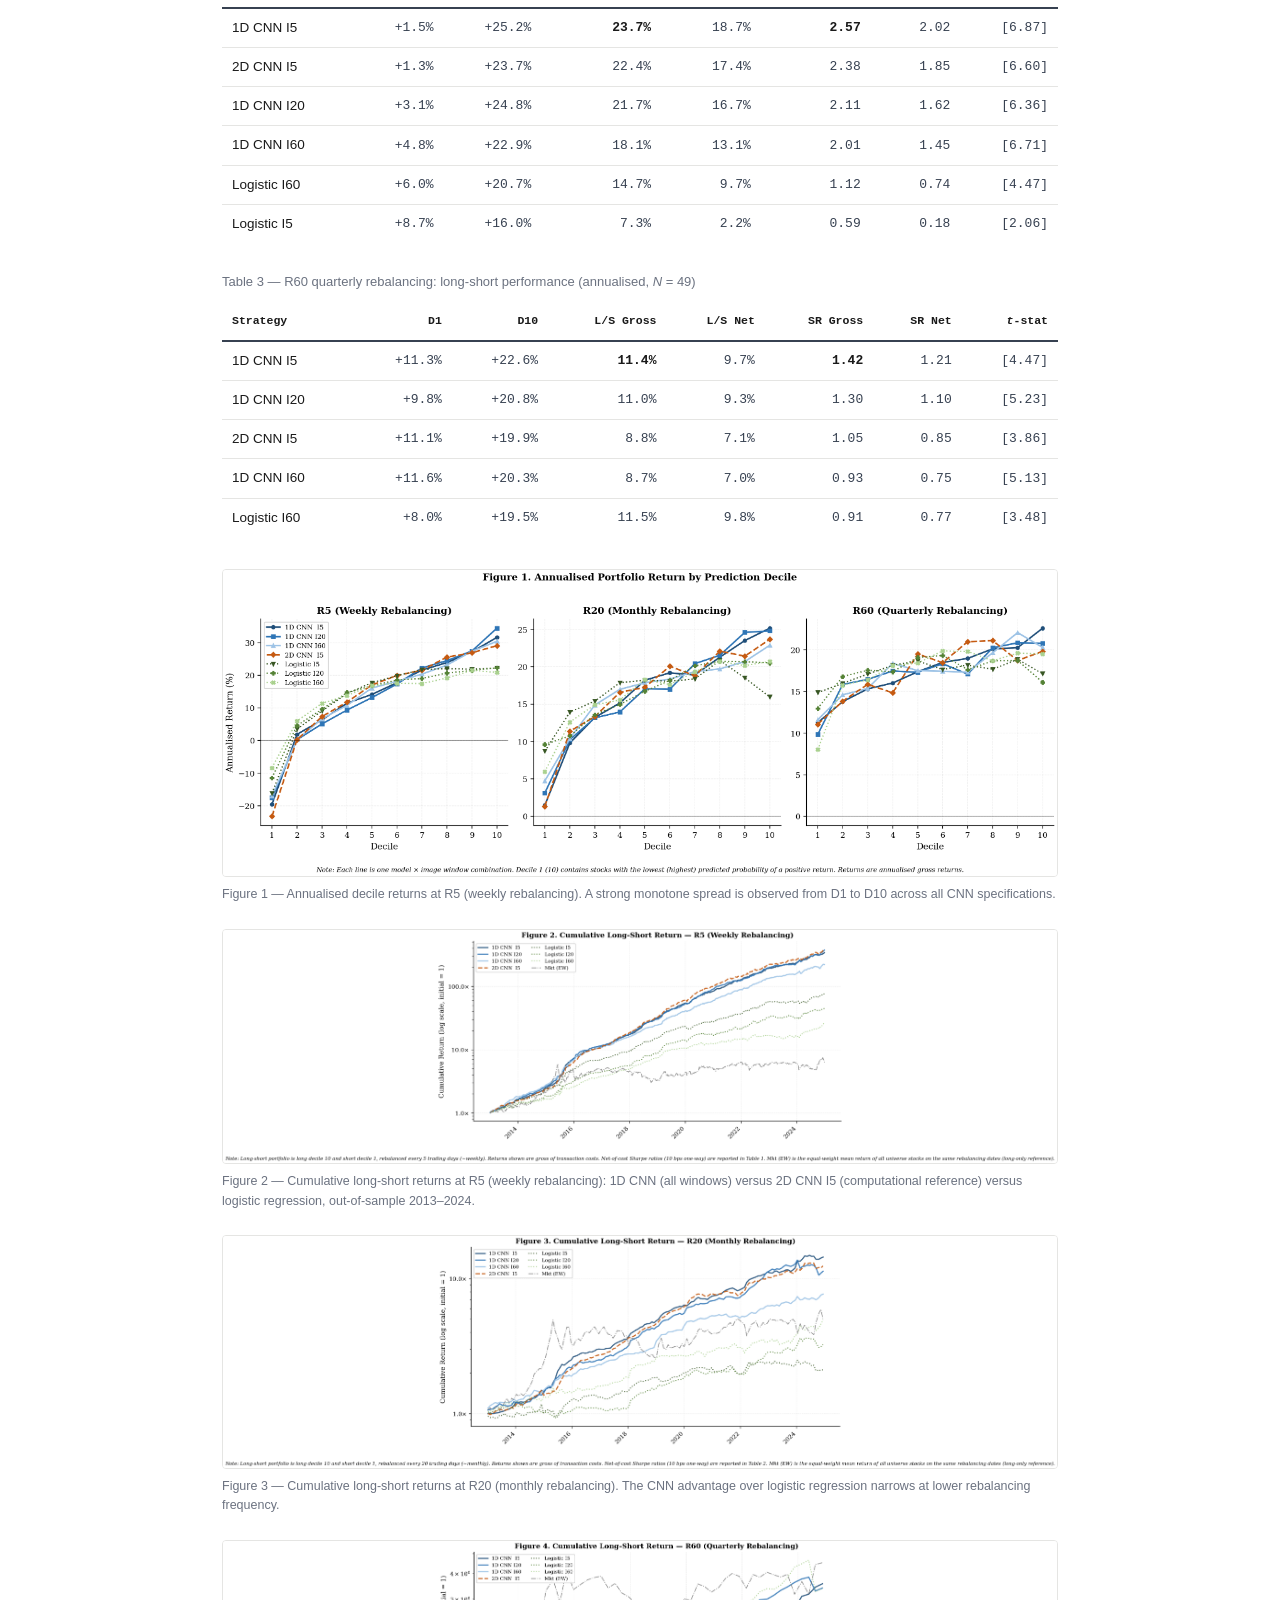
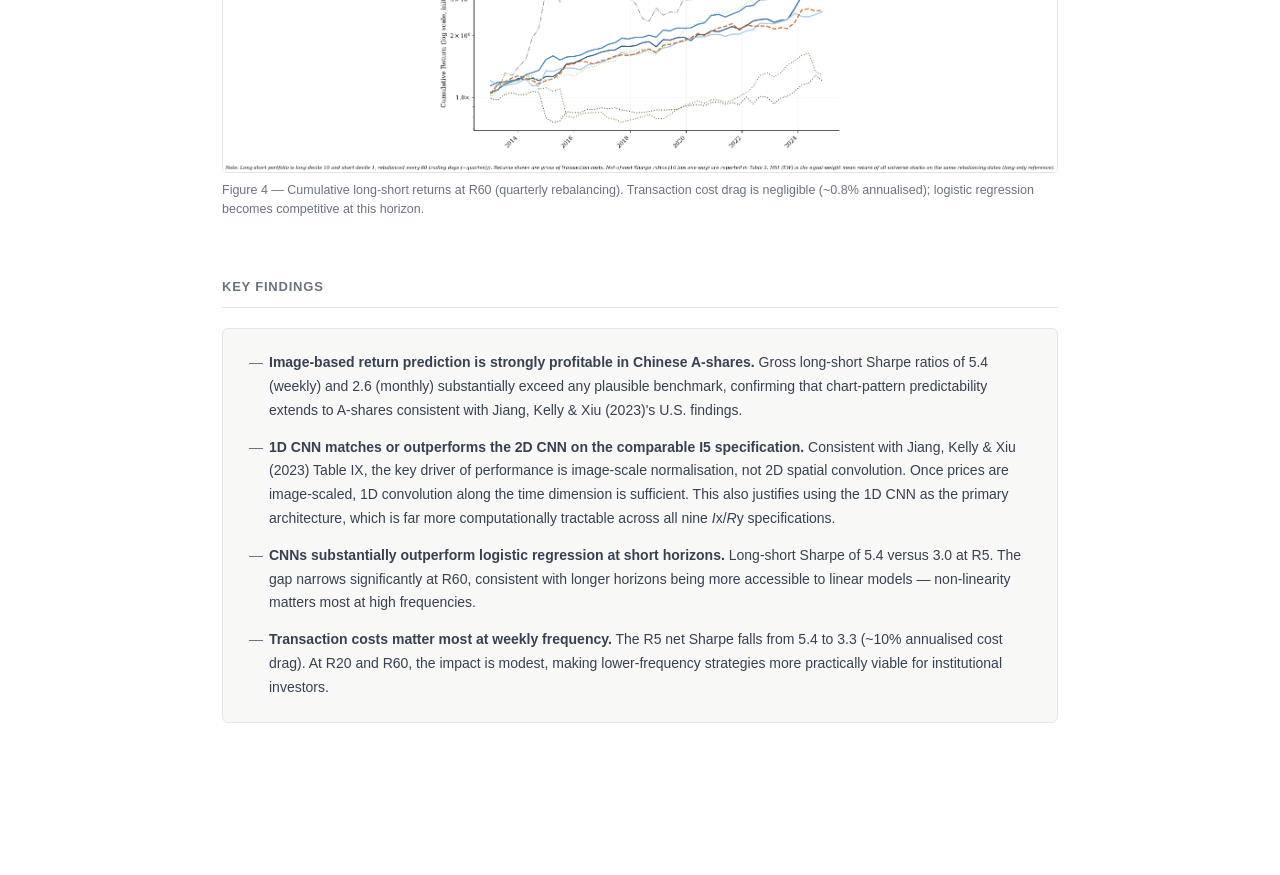
==== commit 2ca8b6bb: "Update momentum and CNN project pages with revised results Momentum: restructure from 8 to 7 models " ====
--- a/cnn.html
+++ b/cnn.html
@@ -191,13 +191,13 @@
           </tr>
         </thead>
         <tbody>
-          <tr><td>1D CNN I5</td><td>&minus;19.7%</td><td>+12.7%</td><td>+27.6%</td><td class="best">51.1%</td><td>31.0%</td><td class="best">5.41</td><td>3.28</td><td>[14.87]</td></tr>
-          <tr><td>1D CNN I20</td><td>&minus;17.9%</td><td>+11.9%</td><td>+30.6%</td><td>52.0%</td><td>31.8%</td><td>5.28</td><td>3.23</td><td>[16.19]</td></tr>
-          <tr><td>1D CNN I60</td><td>&minus;16.7%</td><td>+13.7%</td><td>+26.8%</td><td>47.4%</td><td>27.2%</td><td>4.69</td><td>2.69</td><td>[14.73]</td></tr>
-          <tr><td>2D CNN I5</td><td>&minus;23.5%</td><td>+15.5%</td><td>+24.9%</td><td>52.3%</td><td>32.1%</td><td>4.85</td><td>2.98</td><td>[14.90]</td></tr>
-          <tr class="sep"><td>Logistic I5</td><td>&minus;15.4%</td><td>+15.5%</td><td>+19.0%</td><td>38.4%</td><td>18.2%</td><td>2.97</td><td>1.41</td><td>[9.90]</td></tr>
-          <tr><td>Logistic I20</td><td>&minus;11.9%</td><td>+14.9%</td><td>+19.7%</td><td>33.8%</td><td>13.6%</td><td>2.76</td><td>1.11</td><td>[9.06]</td></tr>
-          <tr><td>Logistic I60</td><td>&minus;9.4%</td><td>+15.0%</td><td>+18.0%</td><td>29.2%</td><td>9.1%</td><td>2.51</td><td>0.78</td><td>[8.01]</td></tr>
+          <tr><td>1D CNN I5</td><td>&minus;19.5%</td><td>+14.1%</td><td>+31.6%</td><td class="best">51.1%</td><td>31.0%</td><td class="best">5.41</td><td>3.28</td><td>[14.87]</td></tr>
+          <tr><td>1D CNN I20</td><td>&minus;17.6%</td><td>+13.2%</td><td>+34.4%</td><td>52.0%</td><td>31.8%</td><td>5.28</td><td>3.23</td><td>[16.19]</td></tr>
+          <tr><td>1D CNN I60</td><td>&minus;17.0%</td><td>+16.1%</td><td>+30.4%</td><td>47.4%</td><td>27.2%</td><td>4.69</td><td>2.69</td><td>[14.73]</td></tr>
+          <tr><td>2D CNN I5</td><td>&minus;23.2%</td><td>+17.0%</td><td>+29.1%</td><td>52.3%</td><td>32.1%</td><td>4.85</td><td>2.98</td><td>[14.90]</td></tr>
+          <tr class="sep"><td>Logistic I5</td><td>&minus;16.2%</td><td>+17.7%</td><td>+22.2%</td><td>38.4%</td><td>18.2%</td><td>2.97</td><td>1.41</td><td>[9.90]</td></tr>
+          <tr><td>Logistic I20</td><td>&minus;11.5%</td><td>+16.8%</td><td>+22.3%</td><td>33.8%</td><td>13.6%</td><td>2.76</td><td>1.11</td><td>[9.06]</td></tr>
+          <tr><td>Logistic I60</td><td>&minus;8.4%</td><td>+16.8%</td><td>+20.9%</td><td>29.2%</td><td>9.1%</td><td>2.51</td><td>0.78</td><td>[8.01]</td></tr>
         </tbody>
       </table>
     </div>
@@ -215,12 +215,12 @@
           </tr>
         </thead>
         <tbody>
-          <tr><td>1D CNN I5</td><td>&minus;0.5%</td><td>+21.7%</td><td class="best">23.7%</td><td>18.6%</td><td class="best">2.57</td><td>2.02</td><td>[6.87]</td></tr>
-          <tr><td>2D CNN I5</td><td>&minus;0.5%</td><td>+20.1%</td><td>22.4%</td><td>17.3%</td><td>2.38</td><td>1.85</td><td>[6.60]</td></tr>
-          <tr><td>1D CNN I20</td><td>+1.3%</td><td>+21.2%</td><td>21.7%</td><td>16.6%</td><td>2.11</td><td>1.62</td><td>[6.36]</td></tr>
-          <tr><td>1D CNN I60</td><td>+2.8%</td><td>+19.8%</td><td>18.1%</td><td>13.1%</td><td>2.01</td><td>1.45</td><td>[6.71]</td></tr>
-          <tr class="sep"><td>Logistic I60</td><td>+3.0%</td><td>+18.1%</td><td>14.7%</td><td>9.7%</td><td>1.12</td><td>0.74</td><td>[4.47]</td></tr>
-          <tr><td>Logistic I5</td><td>+7.2%</td><td>+13.1%</td><td>7.3%</td><td>2.2%</td><td>0.59</td><td>0.18</td><td>[2.06]</td></tr>
+          <tr><td>1D CNN I5</td><td>+1.5%</td><td>+25.2%</td><td class="best">23.7%</td><td>18.7%</td><td class="best">2.57</td><td>2.02</td><td>[6.87]</td></tr>
+          <tr><td>2D CNN I5</td><td>+1.3%</td><td>+23.7%</td><td>22.4%</td><td>17.4%</td><td>2.38</td><td>1.85</td><td>[6.60]</td></tr>
+          <tr><td>1D CNN I20</td><td>+3.1%</td><td>+24.8%</td><td>21.7%</td><td>16.7%</td><td>2.11</td><td>1.62</td><td>[6.36]</td></tr>
+          <tr><td>1D CNN I60</td><td>+4.8%</td><td>+22.9%</td><td>18.1%</td><td>13.1%</td><td>2.01</td><td>1.45</td><td>[6.71]</td></tr>
+          <tr class="sep"><td>Logistic I60</td><td>+6.0%</td><td>+20.7%</td><td>14.7%</td><td>9.7%</td><td>1.12</td><td>0.74</td><td>[4.47]</td></tr>
+          <tr><td>Logistic I5</td><td>+8.7%</td><td>+16.0%</td><td>7.3%</td><td>2.2%</td><td>0.59</td><td>0.18</td><td>[2.06]</td></tr>
         </tbody>
       </table>
     </div>
@@ -238,11 +238,11 @@
           </tr>
         </thead>
         <tbody>
-          <tr><td>1D CNN I5</td><td>+8.3%</td><td>+20.3%</td><td class="best">11.4%</td><td>9.7%</td><td class="best">1.42</td><td>1.21</td><td>[4.47]</td></tr>
-          <tr><td>1D CNN I20</td><td>+7.5%</td><td>+17.8%</td><td>11.0%</td><td>9.3%</td><td>1.30</td><td>1.10</td><td>[5.23]</td></tr>
-          <tr><td>2D CNN I5</td><td>+8.7%</td><td>+17.0%</td><td>8.8%</td><td>7.1%</td><td>1.05</td><td>0.85</td><td>[3.86]</td></tr>
-          <tr><td>1D CNN I60</td><td>+9.4%</td><td>+17.8%</td><td>8.7%</td><td>7.0%</td><td>0.93</td><td>0.75</td><td>[5.13]</td></tr>
-          <tr class="sep"><td>Logistic I60</td><td>+5.8%</td><td>+17.1%</td><td>11.5%</td><td>9.8%</td><td>0.91</td><td>0.77</td><td>[3.48]</td></tr>
+          <tr><td>1D CNN I5</td><td>+11.3%</td><td>+22.6%</td><td class="best">11.4%</td><td>9.7%</td><td class="best">1.42</td><td>1.21</td><td>[4.47]</td></tr>
+          <tr><td>1D CNN I20</td><td>+9.8%</td><td>+20.8%</td><td>11.0%</td><td>9.3%</td><td>1.30</td><td>1.10</td><td>[5.23]</td></tr>
+          <tr><td>2D CNN I5</td><td>+11.1%</td><td>+19.9%</td><td>8.8%</td><td>7.1%</td><td>1.05</td><td>0.85</td><td>[3.86]</td></tr>
+          <tr><td>1D CNN I60</td><td>+11.6%</td><td>+20.3%</td><td>8.7%</td><td>7.0%</td><td>0.93</td><td>0.75</td><td>[5.13]</td></tr>
+          <tr class="sep"><td>Logistic I60</td><td>+8.0%</td><td>+19.5%</td><td>11.5%</td><td>9.8%</td><td>0.91</td><td>0.77</td><td>[3.48]</td></tr>
         </tbody>
       </table>
     </div>
